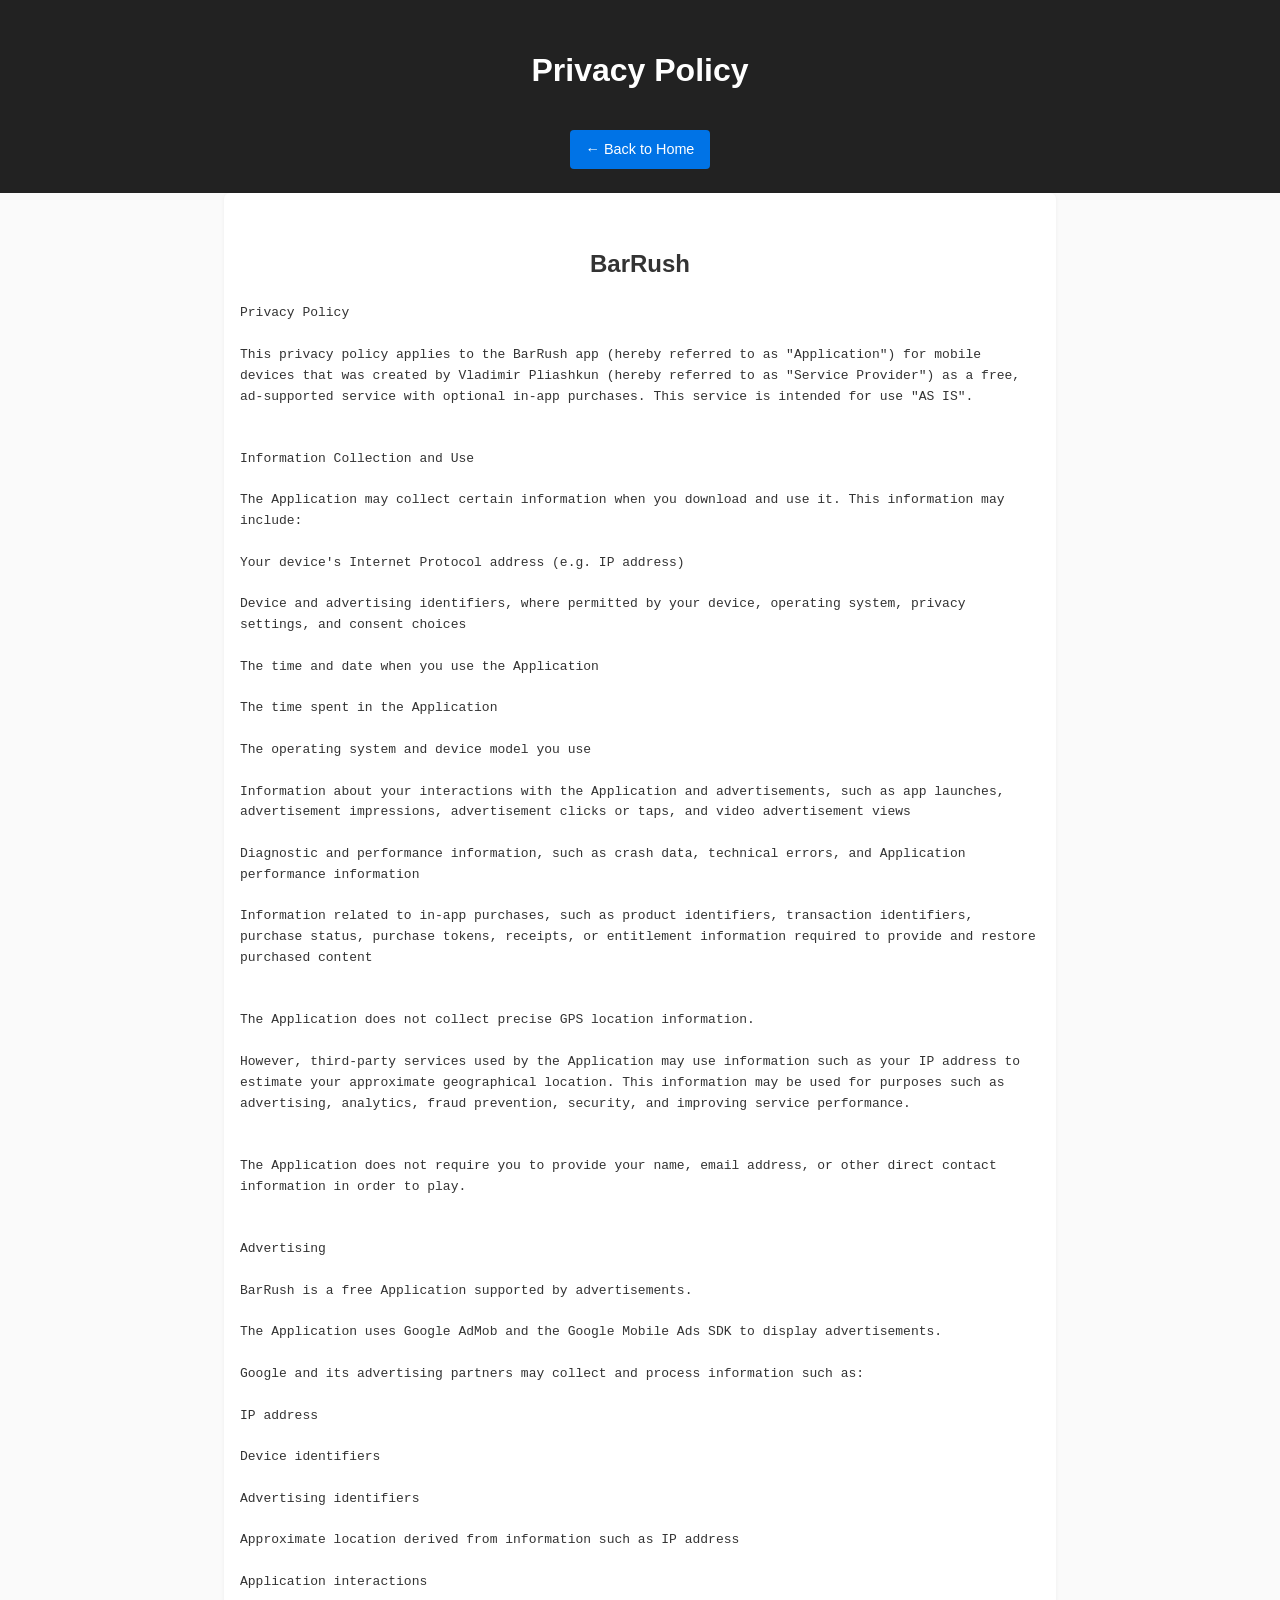
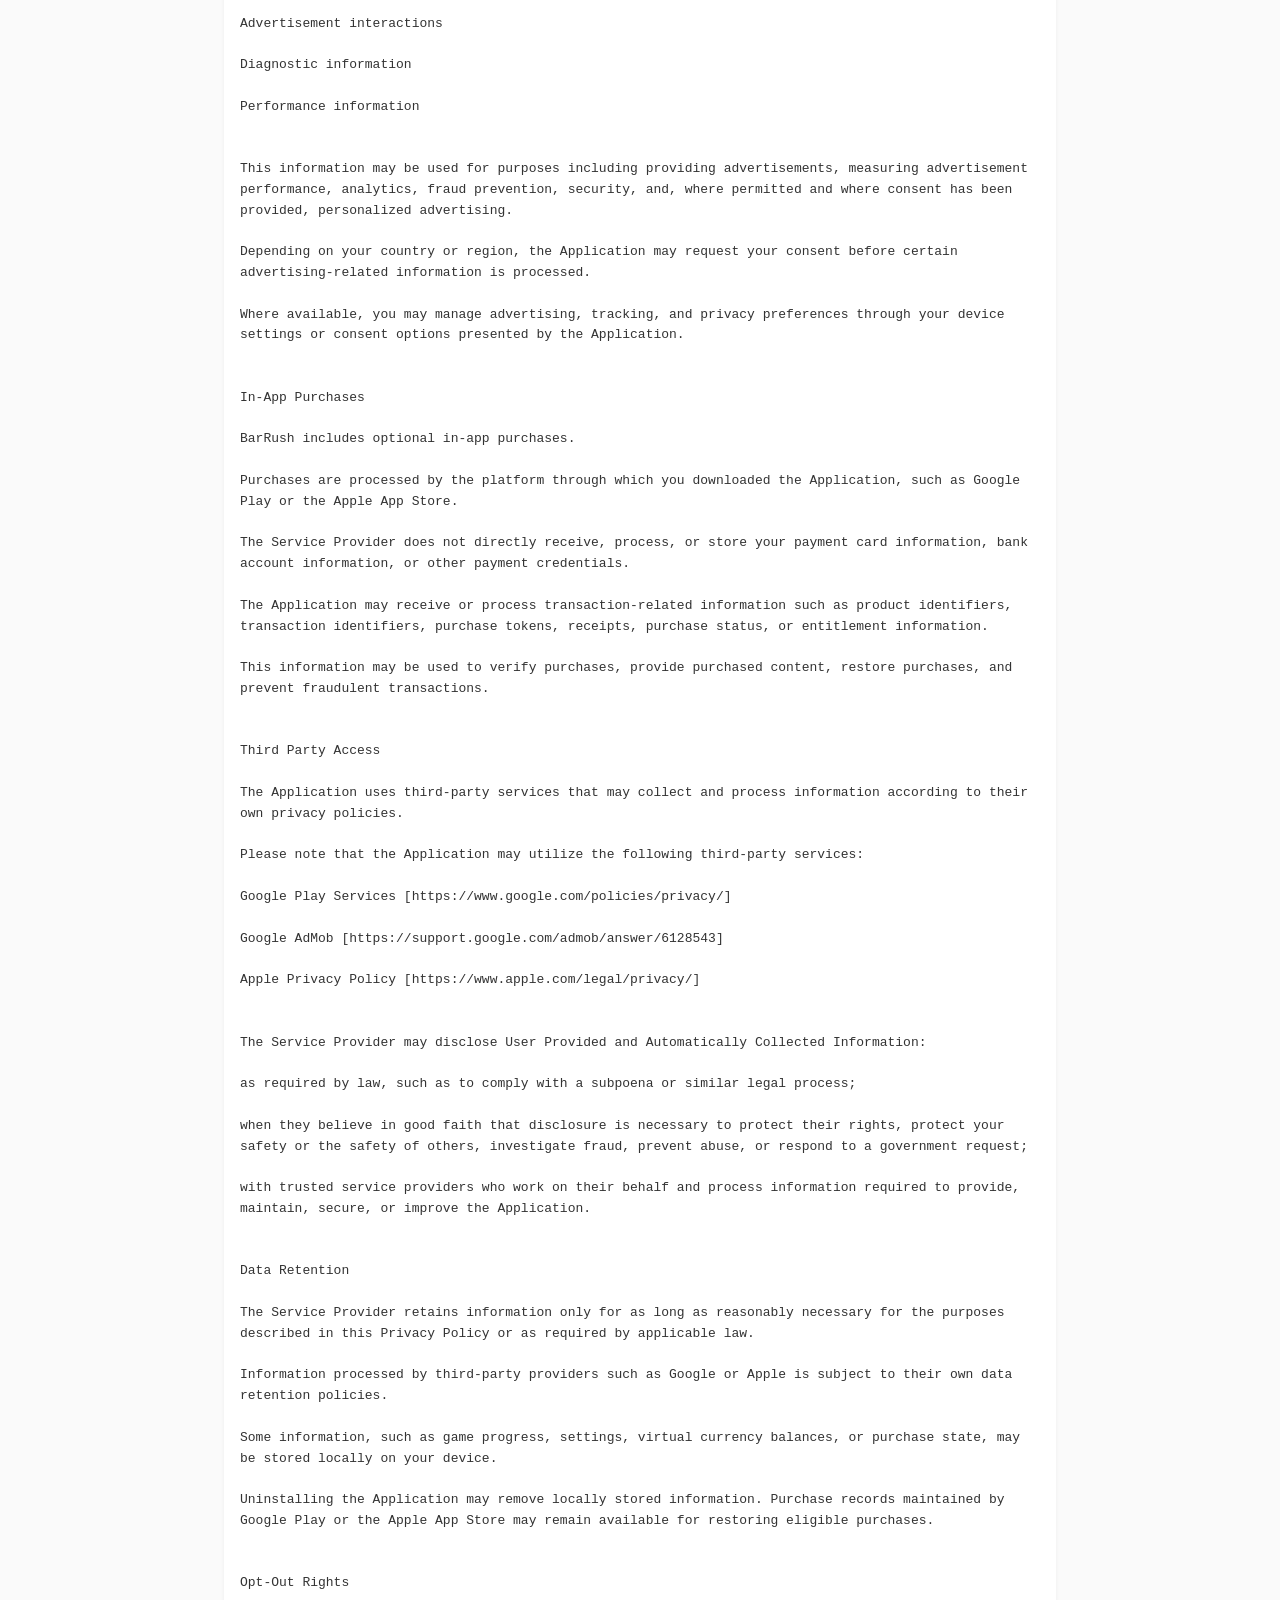
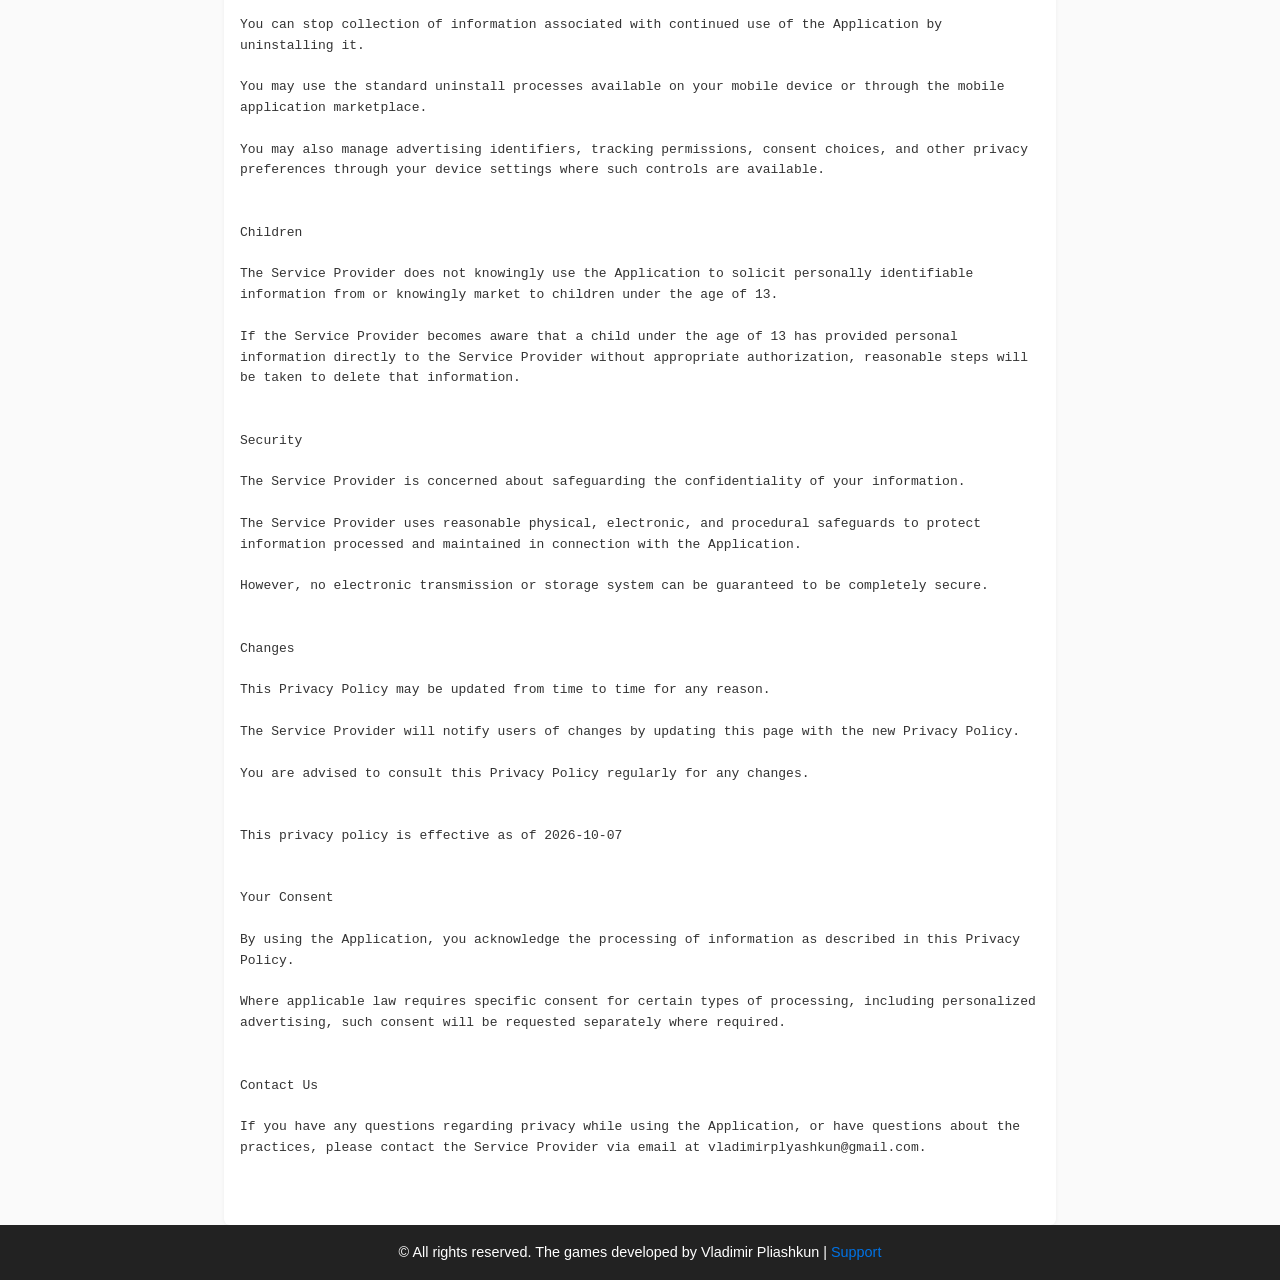
==== bar-rush-privacy.html @ 278a23a6 "Add privacy policy for BarRush" ====
<!DOCTYPE html>
<html lang="en">
<head>
  <meta charset="UTF-8">
  <meta name="viewport" content="width=device-width, initial-scale=1.0">
  <title>Privacy Policy | BarRush</title>
  <style>
    body {
      font-family: Arial, Helvetica, sans-serif;
      margin: 0;
      padding: 0;
      line-height: 1.6;
      background: #fafafa;
      color: #333;
    }

    header {
      background: #222;
      color: #fff;
      padding: 1.5rem 1rem;
      text-align: center;
    }

    .back-link {
      display: inline-block;
      margin-top: 0.75rem;
      padding: 0.5rem 1rem;
      background: #0073e6;
      color: #fff;
      text-decoration: none;
      border-radius: 4px;
      font-size: 0.9rem;
    }

    .back-link:hover {
      background: #005bb5;
    }

    .content-block {
      padding: 2rem 1rem;
      max-width: 800px;
      margin: 0 auto;
      text-align: left;
      background: #fff;
      border-radius: 6px;
      box-shadow: 0 1px 4px rgba(0, 0, 0, 0.05);
    }

    .content-block h2, .content-block h3 {
      text-align: center;
    }

    .content-block pre {
      white-space: pre-wrap;
    }

    footer {
      background: #222;
      color: #fff;
      text-align: center;
      padding: 1rem;
      font-size: 0.9rem;
    }

    footer a {
      color: #0073e6;
      text-decoration: none;
    }
  </style>
</head>
<body>
  <header>
    <h1>Privacy Policy</h1>
    <a href="index.html" class="back-link">← Back to Home</a>
  </header>

  <section class="content-block">
    <h2>BarRush</h2>
    <pre>
Privacy Policy

This privacy policy applies to the BarRush app (hereby referred to as "Application") for mobile devices that was created by Vladimir Pliashkun (hereby referred to as "Service Provider") as a free, ad-supported service with optional in-app purchases. This service is intended for use "AS IS".


Information Collection and Use

The Application may collect certain information when you download and use it. This information may include:

Your device's Internet Protocol address (e.g. IP address)

Device and advertising identifiers, where permitted by your device, operating system, privacy settings, and consent choices

The time and date when you use the Application

The time spent in the Application

The operating system and device model you use

Information about your interactions with the Application and advertisements, such as app launches, advertisement impressions, advertisement clicks or taps, and video advertisement views

Diagnostic and performance information, such as crash data, technical errors, and Application performance information

Information related to in-app purchases, such as product identifiers, transaction identifiers, purchase status, purchase tokens, receipts, or entitlement information required to provide and restore purchased content


The Application does not collect precise GPS location information.

However, third-party services used by the Application may use information such as your IP address to estimate your approximate geographical location. This information may be used for purposes such as advertising, analytics, fraud prevention, security, and improving service performance.


The Application does not require you to provide your name, email address, or other direct contact information in order to play.


Advertising

BarRush is a free Application supported by advertisements.

The Application uses Google AdMob and the Google Mobile Ads SDK to display advertisements.

Google and its advertising partners may collect and process information such as:

IP address

Device identifiers

Advertising identifiers

Approximate location derived from information such as IP address

Application interactions

Advertisement interactions

Diagnostic information

Performance information


This information may be used for purposes including providing advertisements, measuring advertisement performance, analytics, fraud prevention, security, and, where permitted and where consent has been provided, personalized advertising.

Depending on your country or region, the Application may request your consent before certain advertising-related information is processed.

Where available, you may manage advertising, tracking, and privacy preferences through your device settings or consent options presented by the Application.


In-App Purchases

BarRush includes optional in-app purchases.

Purchases are processed by the platform through which you downloaded the Application, such as Google Play or the Apple App Store.

The Service Provider does not directly receive, process, or store your payment card information, bank account information, or other payment credentials.

The Application may receive or process transaction-related information such as product identifiers, transaction identifiers, purchase tokens, receipts, purchase status, or entitlement information.

This information may be used to verify purchases, provide purchased content, restore purchases, and prevent fraudulent transactions.


Third Party Access

The Application uses third-party services that may collect and process information according to their own privacy policies.

Please note that the Application may utilize the following third-party services:

Google Play Services [https://www.google.com/policies/privacy/]

Google AdMob [https://support.google.com/admob/answer/6128543]

Apple Privacy Policy [https://www.apple.com/legal/privacy/]


The Service Provider may disclose User Provided and Automatically Collected Information:

as required by law, such as to comply with a subpoena or similar legal process;

when they believe in good faith that disclosure is necessary to protect their rights, protect your safety or the safety of others, investigate fraud, prevent abuse, or respond to a government request;

with trusted service providers who work on their behalf and process information required to provide, maintain, secure, or improve the Application.


Data Retention

The Service Provider retains information only for as long as reasonably necessary for the purposes described in this Privacy Policy or as required by applicable law.

Information processed by third-party providers such as Google or Apple is subject to their own data retention policies.

Some information, such as game progress, settings, virtual currency balances, or purchase state, may be stored locally on your device.

Uninstalling the Application may remove locally stored information. Purchase records maintained by Google Play or the Apple App Store may remain available for restoring eligible purchases.


Opt-Out Rights

You can stop collection of information associated with continued use of the Application by uninstalling it.

You may use the standard uninstall processes available on your mobile device or through the mobile application marketplace.

You may also manage advertising identifiers, tracking permissions, consent choices, and other privacy preferences through your device settings where such controls are available.


Children

The Service Provider does not knowingly use the Application to solicit personally identifiable information from or knowingly market to children under the age of 13.

If the Service Provider becomes aware that a child under the age of 13 has provided personal information directly to the Service Provider without appropriate authorization, reasonable steps will be taken to delete that information.


Security

The Service Provider is concerned about safeguarding the confidentiality of your information.

The Service Provider uses reasonable physical, electronic, and procedural safeguards to protect information processed and maintained in connection with the Application.

However, no electronic transmission or storage system can be guaranteed to be completely secure.


Changes

This Privacy Policy may be updated from time to time for any reason.

The Service Provider will notify users of changes by updating this page with the new Privacy Policy.

You are advised to consult this Privacy Policy regularly for any changes.


This privacy policy is effective as of 2026-10-07


Your Consent

By using the Application, you acknowledge the processing of information as described in this Privacy Policy.

Where applicable law requires specific consent for certain types of processing, including personalized advertising, such consent will be requested separately where required.


Contact Us

If you have any questions regarding privacy while using the Application, or have questions about the practices, please contact the Service Provider via email at vladimirplyashkun@gmail.com.
    </pre>
  </section>

  <footer>
    © All rights reserved. The games developed by Vladimir Pliashkun | <a href="support.html">Support</a>
  </footer>
</body>
</html>
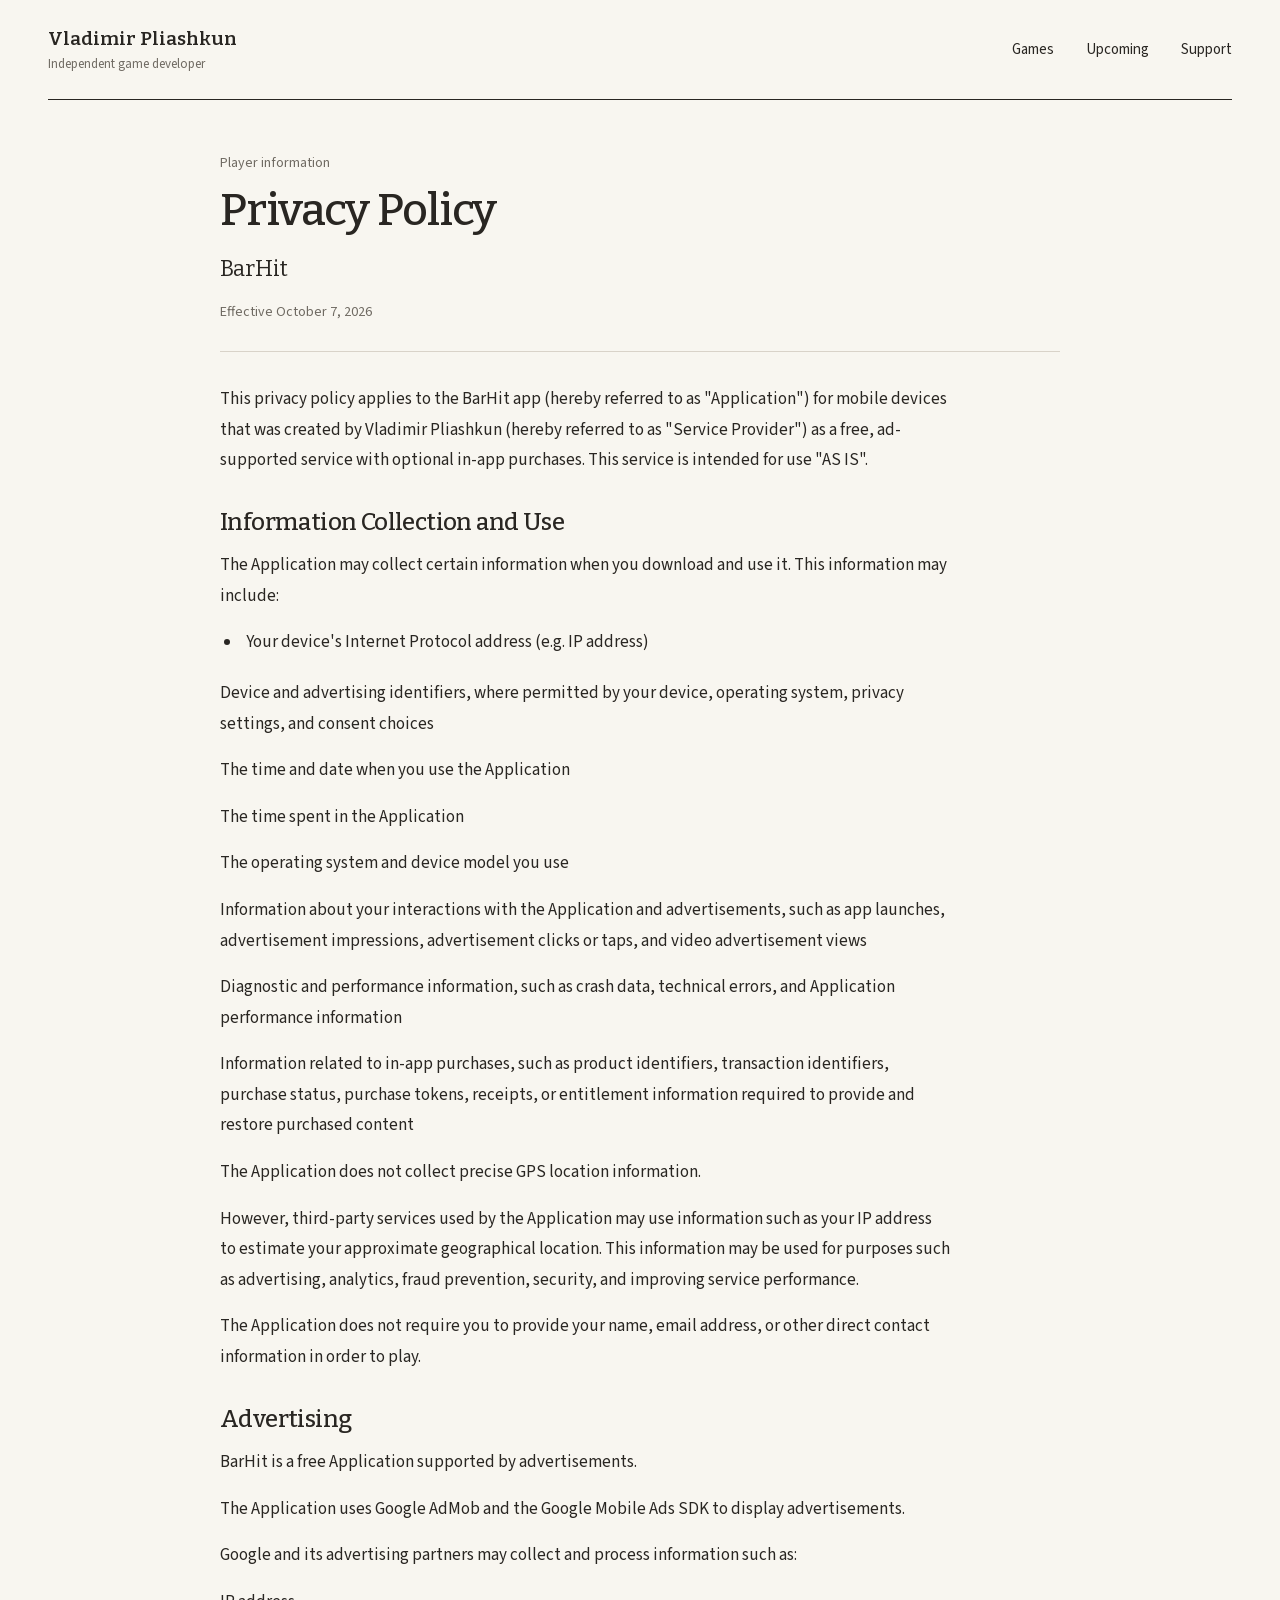
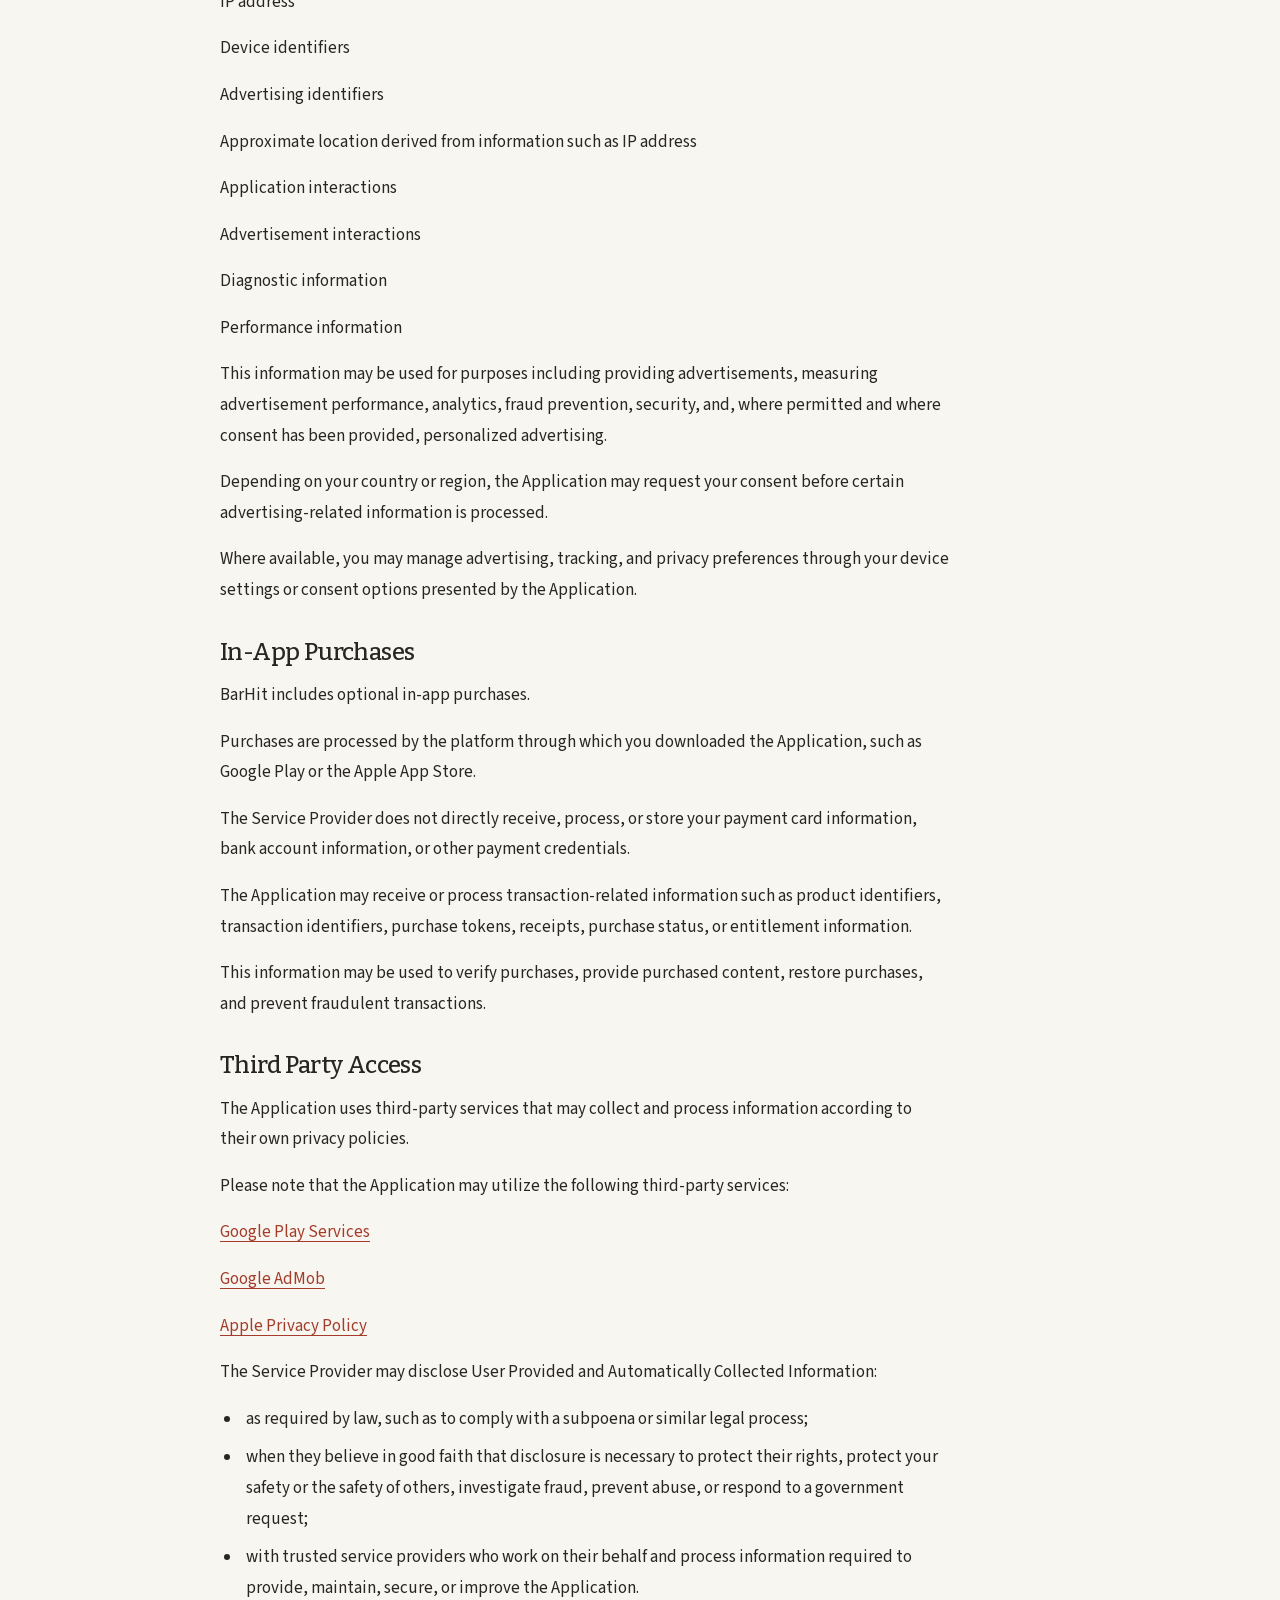
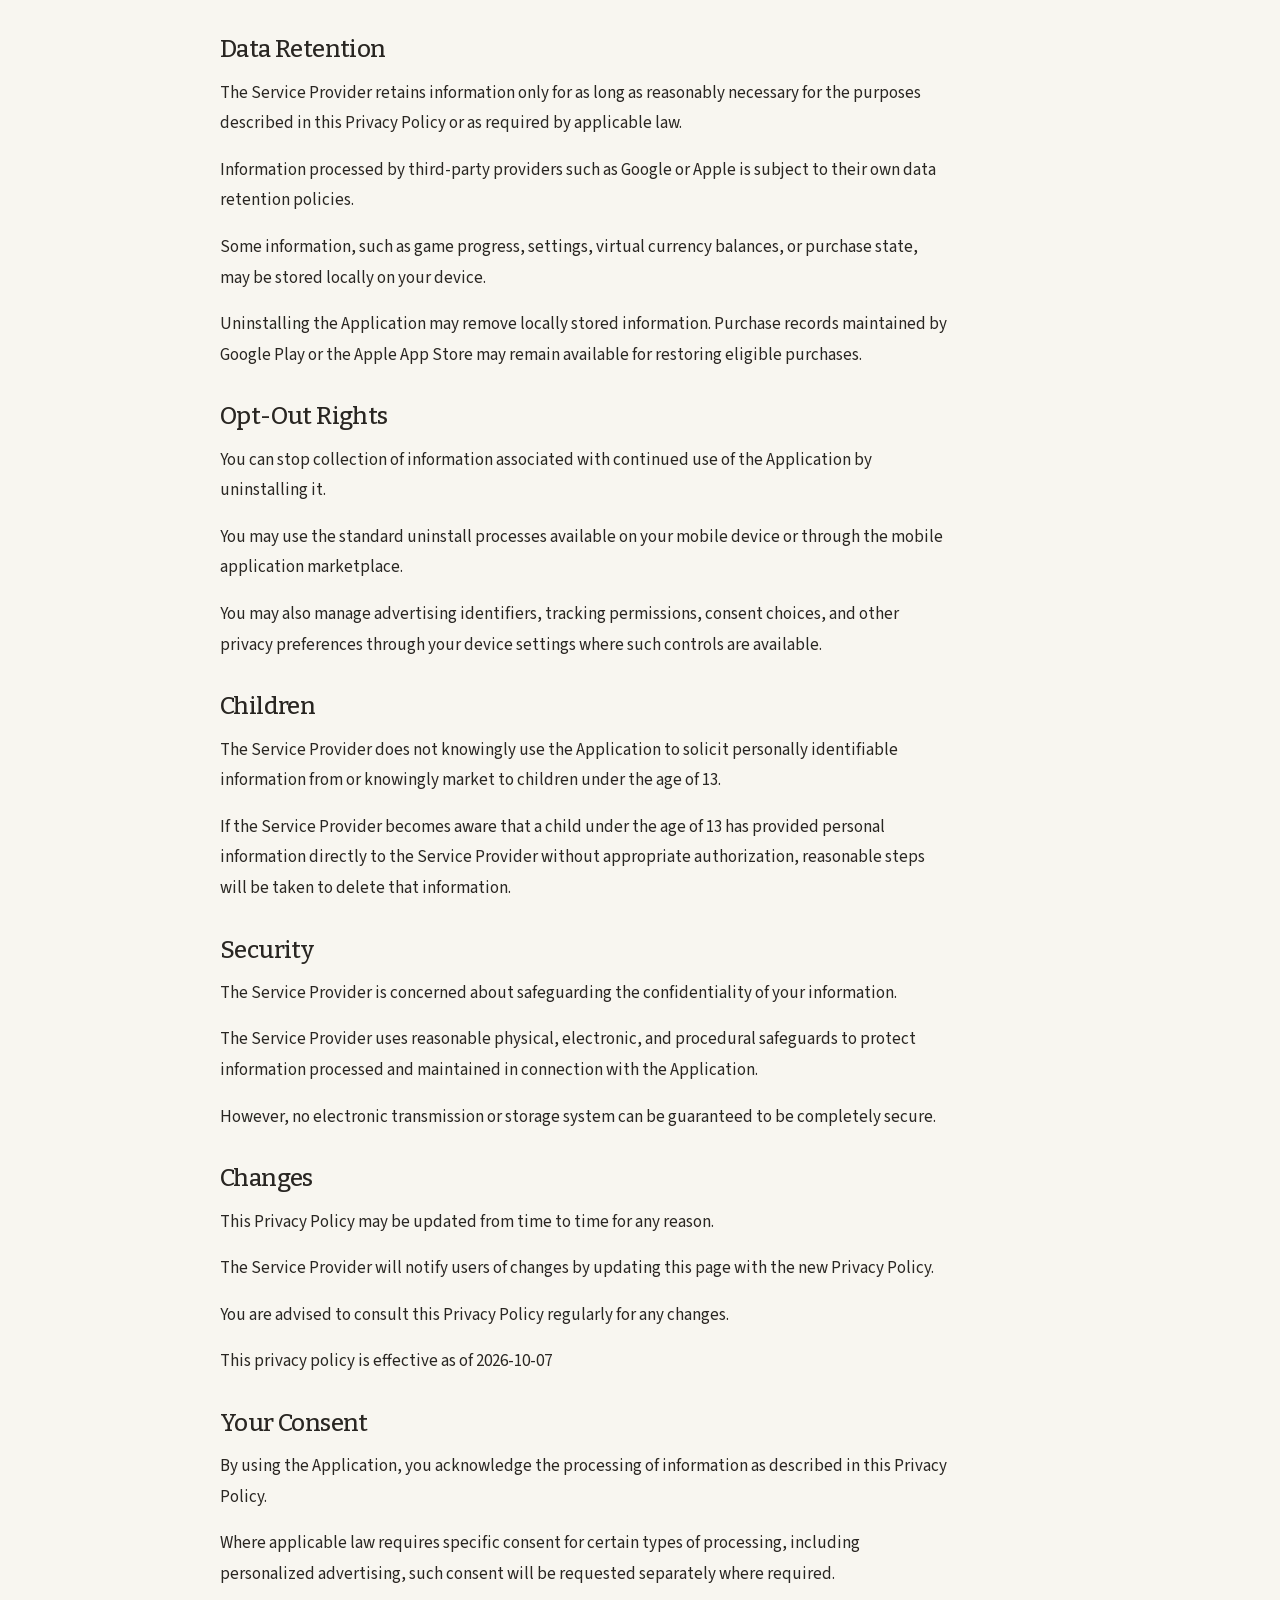
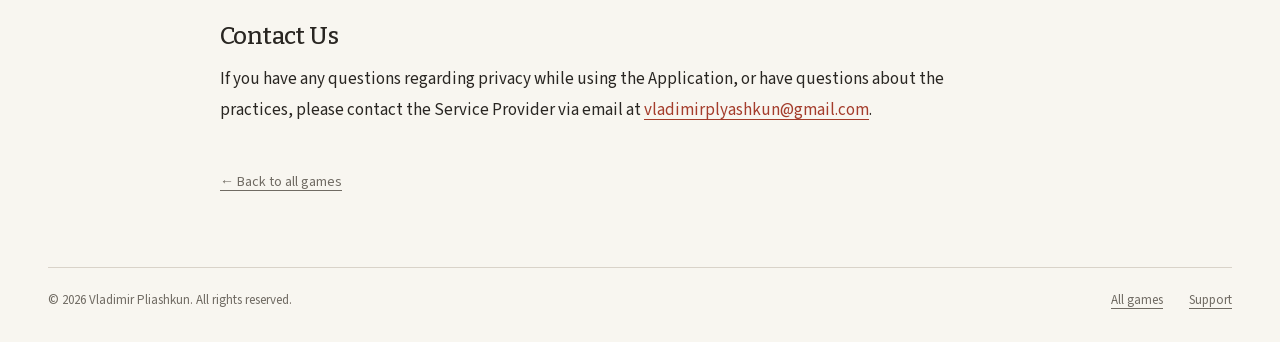
==== commit 77b5c824: "Redesign" ====
--- a/bar-rush-privacy.html
+++ b/bar-rush-privacy.html
@@ -3,244 +3,108 @@
 <head>
   <meta charset="UTF-8">
   <meta name="viewport" content="width=device-width, initial-scale=1.0">
-  <title>Privacy Policy | BarRush</title>
-  <style>
-    body {
-      font-family: Arial, Helvetica, sans-serif;
-      margin: 0;
-      padding: 0;
-      line-height: 1.6;
-      background: #fafafa;
-      color: #333;
-    }
-
-    header {
-      background: #222;
-      color: #fff;
-      padding: 1.5rem 1rem;
-      text-align: center;
-    }
-
-    .back-link {
-      display: inline-block;
-      margin-top: 0.75rem;
-      padding: 0.5rem 1rem;
-      background: #0073e6;
-      color: #fff;
-      text-decoration: none;
-      border-radius: 4px;
-      font-size: 0.9rem;
-    }
-
-    .back-link:hover {
-      background: #005bb5;
-    }
-
-    .content-block {
-      padding: 2rem 1rem;
-      max-width: 800px;
-      margin: 0 auto;
-      text-align: left;
-      background: #fff;
-      border-radius: 6px;
-      box-shadow: 0 1px 4px rgba(0, 0, 0, 0.05);
-    }
-
-    .content-block h2, .content-block h3 {
-      text-align: center;
-    }
-
-    .content-block pre {
-      white-space: pre-wrap;
-    }
-
-    footer {
-      background: #222;
-      color: #fff;
-      text-align: center;
-      padding: 1rem;
-      font-size: 0.9rem;
-    }
-
-    footer a {
-      color: #0073e6;
-      text-decoration: none;
-    }
-  </style>
+  <meta name="description" content="Privacy policy for BarHit, a game by Vladimir Pliashkun.">
+  <meta name="theme-color" content="#f8f6f0">
+  <title>Privacy Policy | BarHit</title>
+  <link rel="canonical" href="https://vladimirplyashkun.com/bar-rush-privacy.html">
+  <link rel="icon" href="favicon.svg" type="image/svg+xml">
+  <link rel="preload" href="assets/fonts/bitter-latin.woff2" as="font" type="font/woff2" crossorigin>
+  <link rel="stylesheet" href="styles.css?v=20261108-3">
 </head>
 <body>
-  <header>
-    <h1>Privacy Policy</h1>
-    <a href="index.html" class="back-link">← Back to Home</a>
+  <a class="skip-link" href="#main">Skip to content</a>
+  <header class="site-header">
+    <div class="container header-inner">
+      <a class="brand" href="index.html" aria-label="Vladimir Pliashkun — Home"><span>Vladimir Pliashkun<span class="brand-caption">Independent game developer</span></span></a>
+      <nav aria-label="Main navigation"><a href="index.html#games">Games</a><a href="index.html#second-on-ice">Upcoming</a><a href="support.html">Support</a></nav>
+    </div>
   </header>
-
-  <section class="content-block">
-    <h2>BarRush</h2>
-    <pre>
-Privacy Policy
-
-This privacy policy applies to the BarRush app (hereby referred to as "Application") for mobile devices that was created by Vladimir Pliashkun (hereby referred to as "Service Provider") as a free, ad-supported service with optional in-app purchases. This service is intended for use "AS IS".
-
-
-Information Collection and Use
-
-The Application may collect certain information when you download and use it. This information may include:
-
-Your device's Internet Protocol address (e.g. IP address)
-
-Device and advertising identifiers, where permitted by your device, operating system, privacy settings, and consent choices
-
-The time and date when you use the Application
-
-The time spent in the Application
-
-The operating system and device model you use
-
-Information about your interactions with the Application and advertisements, such as app launches, advertisement impressions, advertisement clicks or taps, and video advertisement views
-
-Diagnostic and performance information, such as crash data, technical errors, and Application performance information
-
-Information related to in-app purchases, such as product identifiers, transaction identifiers, purchase status, purchase tokens, receipts, or entitlement information required to provide and restore purchased content
-
-
-The Application does not collect precise GPS location information.
-
-However, third-party services used by the Application may use information such as your IP address to estimate your approximate geographical location. This information may be used for purposes such as advertising, analytics, fraud prevention, security, and improving service performance.
-
-
-The Application does not require you to provide your name, email address, or other direct contact information in order to play.
-
-
-Advertising
-
-BarRush is a free Application supported by advertisements.
-
-The Application uses Google AdMob and the Google Mobile Ads SDK to display advertisements.
-
-Google and its advertising partners may collect and process information such as:
-
-IP address
-
-Device identifiers
-
-Advertising identifiers
-
-Approximate location derived from information such as IP address
-
-Application interactions
-
-Advertisement interactions
-
-Diagnostic information
-
-Performance information
-
-
-This information may be used for purposes including providing advertisements, measuring advertisement performance, analytics, fraud prevention, security, and, where permitted and where consent has been provided, personalized advertising.
-
-Depending on your country or region, the Application may request your consent before certain advertising-related information is processed.
-
-Where available, you may manage advertising, tracking, and privacy preferences through your device settings or consent options presented by the Application.
-
-
-In-App Purchases
-
-BarRush includes optional in-app purchases.
-
-Purchases are processed by the platform through which you downloaded the Application, such as Google Play or the Apple App Store.
-
-The Service Provider does not directly receive, process, or store your payment card information, bank account information, or other payment credentials.
-
-The Application may receive or process transaction-related information such as product identifiers, transaction identifiers, purchase tokens, receipts, purchase status, or entitlement information.
-
-This information may be used to verify purchases, provide purchased content, restore purchases, and prevent fraudulent transactions.
-
-
-Third Party Access
-
-The Application uses third-party services that may collect and process information according to their own privacy policies.
-
-Please note that the Application may utilize the following third-party services:
-
-Google Play Services [https://www.google.com/policies/privacy/]
-
-Google AdMob [https://support.google.com/admob/answer/6128543]
-
-Apple Privacy Policy [https://www.apple.com/legal/privacy/]
-
-
-The Service Provider may disclose User Provided and Automatically Collected Information:
-
-as required by law, such as to comply with a subpoena or similar legal process;
-
-when they believe in good faith that disclosure is necessary to protect their rights, protect your safety or the safety of others, investigate fraud, prevent abuse, or respond to a government request;
-
-with trusted service providers who work on their behalf and process information required to provide, maintain, secure, or improve the Application.
-
-
-Data Retention
-
-The Service Provider retains information only for as long as reasonably necessary for the purposes described in this Privacy Policy or as required by applicable law.
-
-Information processed by third-party providers such as Google or Apple is subject to their own data retention policies.
-
-Some information, such as game progress, settings, virtual currency balances, or purchase state, may be stored locally on your device.
-
-Uninstalling the Application may remove locally stored information. Purchase records maintained by Google Play or the Apple App Store may remain available for restoring eligible purchases.
-
-
-Opt-Out Rights
-
-You can stop collection of information associated with continued use of the Application by uninstalling it.
-
-You may use the standard uninstall processes available on your mobile device or through the mobile application marketplace.
-
-You may also manage advertising identifiers, tracking permissions, consent choices, and other privacy preferences through your device settings where such controls are available.
-
-
-Children
-
-The Service Provider does not knowingly use the Application to solicit personally identifiable information from or knowingly market to children under the age of 13.
-
-If the Service Provider becomes aware that a child under the age of 13 has provided personal information directly to the Service Provider without appropriate authorization, reasonable steps will be taken to delete that information.
-
-
-Security
-
-The Service Provider is concerned about safeguarding the confidentiality of your information.
-
-The Service Provider uses reasonable physical, electronic, and procedural safeguards to protect information processed and maintained in connection with the Application.
-
-However, no electronic transmission or storage system can be guaranteed to be completely secure.
-
-
-Changes
-
-This Privacy Policy may be updated from time to time for any reason.
-
-The Service Provider will notify users of changes by updating this page with the new Privacy Policy.
-
-You are advised to consult this Privacy Policy regularly for any changes.
-
-
-This privacy policy is effective as of 2026-10-07
-
-
-Your Consent
-
-By using the Application, you acknowledge the processing of information as described in this Privacy Policy.
-
-Where applicable law requires specific consent for certain types of processing, including personalized advertising, such consent will be requested separately where required.
-
-
-Contact Us
-
-If you have any questions regarding privacy while using the Application, or have questions about the practices, please contact the Service Provider via email at vladimirplyashkun@gmail.com.
-    </pre>
-  </section>
-
-  <footer>
-    © All rights reserved. The games developed by Vladimir Pliashkun | <a href="support.html">Support</a>
-  </footer>
+  <main id="main" class="container document-layout">
+    <div class="document-intro">
+      <p class="eyebrow">Player information</p>
+      <h1>Privacy Policy</h1>
+      <p class="document-subtitle">BarHit</p>
+      <p class="document-date">Effective <time datetime="2026-10-07">October 7, 2026</time></p>
+    </div>
+    <div class="document-body">
+      <p>This privacy policy applies to the BarHit app (hereby referred to as &quot;Application&quot;) for mobile devices that was created by Vladimir Pliashkun (hereby referred to as &quot;Service Provider&quot;) as a free, ad-supported service with optional in-app purchases. This service is intended for use &quot;AS IS&quot;.</p>
+      <h2>Information Collection and Use</h2>
+      <p>The Application may collect certain information when you download and use it. This information may include:</p>
+      <ul>
+        <li>Your device&#x27;s Internet Protocol address (e.g. IP address)</li>
+      </ul>
+      <p>Device and advertising identifiers, where permitted by your device, operating system, privacy settings, and consent choices</p>
+      <p>The time and date when you use the Application</p>
+      <p>The time spent in the Application</p>
+      <p>The operating system and device model you use</p>
+      <p>Information about your interactions with the Application and advertisements, such as app launches, advertisement impressions, advertisement clicks or taps, and video advertisement views</p>
+      <p>Diagnostic and performance information, such as crash data, technical errors, and Application performance information</p>
+      <p>Information related to in-app purchases, such as product identifiers, transaction identifiers, purchase status, purchase tokens, receipts, or entitlement information required to provide and restore purchased content</p>
+      <p>The Application does not collect precise GPS location information.</p>
+      <p>However, third-party services used by the Application may use information such as your IP address to estimate your approximate geographical location. This information may be used for purposes such as advertising, analytics, fraud prevention, security, and improving service performance.</p>
+      <p>The Application does not require you to provide your name, email address, or other direct contact information in order to play.</p>
+      <h2>Advertising</h2>
+      <p>BarHit is a free Application supported by advertisements.</p>
+      <p>The Application uses Google AdMob and the Google Mobile Ads SDK to display advertisements.</p>
+      <p>Google and its advertising partners may collect and process information such as:</p>
+      <p>IP address</p>
+      <p>Device identifiers</p>
+      <p>Advertising identifiers</p>
+      <p>Approximate location derived from information such as IP address</p>
+      <p>Application interactions</p>
+      <p>Advertisement interactions</p>
+      <p>Diagnostic information</p>
+      <p>Performance information</p>
+      <p>This information may be used for purposes including providing advertisements, measuring advertisement performance, analytics, fraud prevention, security, and, where permitted and where consent has been provided, personalized advertising.</p>
+      <p>Depending on your country or region, the Application may request your consent before certain advertising-related information is processed.</p>
+      <p>Where available, you may manage advertising, tracking, and privacy preferences through your device settings or consent options presented by the Application.</p>
+      <h2>In-App Purchases</h2>
+      <p>BarHit includes optional in-app purchases.</p>
+      <p>Purchases are processed by the platform through which you downloaded the Application, such as Google Play or the Apple App Store.</p>
+      <p>The Service Provider does not directly receive, process, or store your payment card information, bank account information, or other payment credentials.</p>
+      <p>The Application may receive or process transaction-related information such as product identifiers, transaction identifiers, purchase tokens, receipts, purchase status, or entitlement information.</p>
+      <p>This information may be used to verify purchases, provide purchased content, restore purchases, and prevent fraudulent transactions.</p>
+      <h2>Third Party Access</h2>
+      <p>The Application uses third-party services that may collect and process information according to their own privacy policies.</p>
+      <p>Please note that the Application may utilize the following third-party services:</p>
+      <p><a href="https://www.google.com/policies/privacy/">Google Play Services</a></p>
+      <p><a href="https://support.google.com/admob/answer/6128543">Google AdMob</a></p>
+      <p><a href="https://www.apple.com/legal/privacy/">Apple Privacy Policy</a></p>
+      <p>The Service Provider may disclose User Provided and Automatically Collected Information:</p>
+      <ul>
+        <li>as required by law, such as to comply with a subpoena or similar legal process;</li>
+        <li>when they believe in good faith that disclosure is necessary to protect their rights, protect your safety or the safety of others, investigate fraud, prevent abuse, or respond to a government request;</li>
+        <li>with trusted service providers who work on their behalf and process information required to provide, maintain, secure, or improve the Application.</li>
+      </ul>
+      <h2>Data Retention</h2>
+      <p>The Service Provider retains information only for as long as reasonably necessary for the purposes described in this Privacy Policy or as required by applicable law.</p>
+      <p>Information processed by third-party providers such as Google or Apple is subject to their own data retention policies.</p>
+      <p>Some information, such as game progress, settings, virtual currency balances, or purchase state, may be stored locally on your device.</p>
+      <p>Uninstalling the Application may remove locally stored information. Purchase records maintained by Google Play or the Apple App Store may remain available for restoring eligible purchases.</p>
+      <h2>Opt-Out Rights</h2>
+      <p>You can stop collection of information associated with continued use of the Application by uninstalling it.</p>
+      <p>You may use the standard uninstall processes available on your mobile device or through the mobile application marketplace.</p>
+      <p>You may also manage advertising identifiers, tracking permissions, consent choices, and other privacy preferences through your device settings where such controls are available.</p>
+      <h2>Children</h2>
+      <p>The Service Provider does not knowingly use the Application to solicit personally identifiable information from or knowingly market to children under the age of 13.</p>
+      <p>If the Service Provider becomes aware that a child under the age of 13 has provided personal information directly to the Service Provider without appropriate authorization, reasonable steps will be taken to delete that information.</p>
+      <h2>Security</h2>
+      <p>The Service Provider is concerned about safeguarding the confidentiality of your information.</p>
+      <p>The Service Provider uses reasonable physical, electronic, and procedural safeguards to protect information processed and maintained in connection with the Application.</p>
+      <p>However, no electronic transmission or storage system can be guaranteed to be completely secure.</p>
+      <h2>Changes</h2>
+      <p>This Privacy Policy may be updated from time to time for any reason.</p>
+      <p>The Service Provider will notify users of changes by updating this page with the new Privacy Policy.</p>
+      <p>You are advised to consult this Privacy Policy regularly for any changes.</p>
+      <p>This privacy policy is effective as of 2026-10-07</p>
+      <h2>Your Consent</h2>
+      <p>By using the Application, you acknowledge the processing of information as described in this Privacy Policy.</p>
+      <p>Where applicable law requires specific consent for certain types of processing, including personalized advertising, such consent will be requested separately where required.</p>
+      <h2>Contact Us</h2>
+      <p>If you have any questions regarding privacy while using the Application, or have questions about the practices, please contact the Service Provider via email at <a href="mailto:vladimirplyashkun@gmail.com">vladimirplyashkun@gmail.com</a>.</p>
+    </div>
+    <a class="back-home" href="index.html">← Back to all games</a>
+  </main>
+  <footer class="site-footer container document-footer"><p>© 2026 Vladimir Pliashkun. All rights reserved.</p><div><a href="index.html">All games</a><a href="support.html">Support</a></div></footer>
 </body>
 </html>
--- a/styles.css
+++ b/styles.css
@@ -0,0 +1,222 @@
+@charset "UTF-8";
+
+@font-face {
+  font-family: "Bitter";
+  src: url("assets/fonts/bitter-latin.woff2") format("woff2");
+  font-style: normal;
+  font-weight: 400 700;
+  font-display: swap;
+}
+
+@font-face {
+  font-family: "Source Sans 3";
+  src: url("assets/fonts/source-sans-3-latin.woff2") format("woff2");
+  font-style: normal;
+  font-weight: 400 600;
+  font-display: swap;
+}
+
+:root {
+  --paper: #f8f6f0;
+  --ink: #292622;
+  --muted: #706b63;
+  --line: #d9d3c9;
+  --accent: #a43c2b;
+  --heading: "Bitter", Georgia, serif;
+  font-family: "Source Sans 3", "Trebuchet MS", sans-serif;
+  color: var(--ink);
+  background: var(--paper);
+  font-synthesis: none;
+}
+
+* { box-sizing: border-box; }
+html { scroll-padding-top: 24px; }
+body { margin: 0; font-size: 16px; line-height: 1.6; }
+a { color: inherit; text-underline-offset: 4px; text-decoration-thickness: 1px; }
+a:hover { color: var(--accent); }
+button, select { font: inherit; color: inherit; }
+button, select, a { touch-action: manipulation; }
+button, select { cursor: pointer; }
+img { display: block; width: 100%; height: auto; }
+h1, h2, h3, h4, p { margin: 0; }
+h1, h2, h3, h4 { font-family: var(--heading); font-weight: 500; line-height: 1.18; letter-spacing: -.025em; }
+a:focus-visible, button:focus-visible, select:focus-visible { outline: 2px solid var(--accent); outline-offset: 5px; }
+[hidden] { display: none !important; }
+.container { width: calc(100% - 96px); max-width: 1200px; margin-inline: auto; }
+.skip-link { position: absolute; top: -100px; left: 24px; padding: 12px 20px; background: var(--ink); color: white; z-index: 10; }
+.skip-link:focus { top: 12px; }
+
+/* A personal masthead, without a separate logo or promotional tagline. */
+.site-header .header-inner { border-bottom: 1px solid var(--ink); }
+.header-inner { min-height: 100px; display: flex; align-items: center; justify-content: space-between; gap: 24px; }
+.brand { font-family: var(--heading); font-size: 19px; font-weight: 600; line-height: 1.4; text-decoration: none; }
+.brand-caption { display: block; margin-top: 3px; font-family: "Source Sans 3", sans-serif; font-size: 13px; font-weight: 400; color: var(--muted); }
+nav { display: flex; gap: 32px; font-size: 15px; }
+nav a { padding-block: 10px; text-decoration: none; }
+nav a:hover { text-decoration: underline; }
+
+.intro { padding: 58px 0 52px; display: flex; align-items: flex-end; justify-content: space-between; gap: 40px; }
+.intro h1 { font-size: clamp(42px, 5.2vw, 68px); line-height: 1.12; letter-spacing: -.045em; }
+.intro-note { font-size: 18px; line-height: 1.65; color: var(--muted); padding-bottom: 6px; }
+
+/* The upcoming game is presented as artwork with an adjacent caption. */
+.feature { display: grid; grid-template-columns: minmax(0, 2.05fr) minmax(0, 1fr); align-items: center; gap: 42px; padding-top: 28px; border-top: 1px solid var(--line); }
+.feature-art img { aspect-ratio: 1671 / 941; object-fit: contain; }
+.feature-copy { padding-block: 8px; }
+.project-note { font-size: 15px; color: var(--accent); margin-bottom: 18px; }
+.feature h2 { font-size: clamp(30px, 3.1vw, 40px); margin-bottom: 19px; }
+.feature-description { font-size: 17px; line-height: 1.65; }
+.release-note { margin-top: 20px; color: var(--muted); font-size: 15px; }
+.privacy-link { display: inline-block; margin-top: 20px; font-size: 13px; color: var(--muted); }
+
+.catalog { padding-top: 76px; }
+.section-heading { display: flex; align-items: baseline; justify-content: space-between; gap: 20px; margin-bottom: 24px; }
+.section-heading h2 { font-size: 36px; }
+.section-heading > p { font-size: 14px; color: var(--muted); }
+.catalog-controls { border-top: 1px solid var(--ink); border-bottom: 1px solid var(--line); display: flex; align-items: center; justify-content: space-between; gap: 20px; padding-block: 12px; margin-bottom: 34px; }
+.platform-filters { display: flex; gap: 23px; flex-wrap: wrap; }
+.filter-button { border: 0; border-bottom: 2px solid transparent; border-radius: 0; background: transparent; color: var(--muted); padding: 9px 0 7px; min-height: 42px; font-size: 15px; }
+.filter-button:hover { color: var(--accent); }
+.filter-button[aria-pressed="true"] { border-bottom-color: var(--accent); color: var(--accent); font-weight: 600; }
+.select-filters { display: flex; gap: 20px; align-items: center; }
+.select-filters label { display: flex; align-items: center; gap: 9px; white-space: nowrap; font-size: 13px; color: var(--muted); }
+select { border: 0; border-bottom: 1px solid var(--line); border-radius: 0; background-color: transparent; font-size: 14px; padding: 8px 19px 8px 0; min-height: 42px; color: var(--ink); }
+.game-group { display: grid; grid-template-columns: 94px minmax(0, 1fr); gap: 24px; margin-top: 40px; }
+.game-group + .game-group { padding-top: 36px; border-top: 1px solid var(--line); }
+.group-heading h3 { font-size: 29px; color: var(--accent); }
+.group-heading > span { display: block; font-size: 13px; color: var(--muted); margin-top: 5px; }
+.game-grid { display: grid; grid-template-columns: repeat(2, minmax(0, 1fr)); gap: 34px; min-width: 0; }
+.game-card { display: flex; flex-direction: column; min-width: 0; scroll-margin-top: 24px; }
+.game-art { overflow: hidden; }
+.game-art img { aspect-ratio: 16 / 9; object-fit: cover; }
+.game-art img[src$="football-referee-simulator.jpg"] { object-position: right center; }
+.game-copy { padding-top: 18px; flex: 1; display: flex; flex-direction: column; min-width: 0; }
+.game-meta { display: flex; justify-content: space-between; gap: 10px; font-size: 13px; color: var(--muted); margin-bottom: 8px; }
+.game-copy h4 { font-size: 27px; }
+.game-description { font-size: 16px; line-height: 1.6; margin-top: 11px; margin-bottom: 18px; }
+.store-links { list-style: none; display: flex; flex-wrap: wrap; column-gap: 14px; row-gap: 0; margin: auto 0 0; padding: 0; }
+.store-links li { display: flex; align-items: center; }
+.store-links li + li::before { content: "/"; color: var(--line); margin-right: 14px; }
+.store-links a { display: inline-flex; align-items: center; min-height: 40px; font-size: 14px; font-weight: 600; color: var(--accent); white-space: nowrap; }
+.store-links a:hover { color: var(--ink); }
+.game-footer { display: flex; justify-content: space-between; gap: 12px; margin-top: 12px; padding-top: 10px; font-size: 12px; color: var(--muted); }
+.game-grid > .game-card:only-child { grid-column: 1 / -1; display: grid; grid-template-columns: minmax(0, 1fr) minmax(0, 1fr); gap: 34px; align-items: start; }
+.game-grid > .game-card:only-child .game-copy { padding-top: 0; height: 100%; }
+.catalog-note { margin: 32px 0 0 118px; font-size: 12px; color: var(--muted); }
+.empty-state { padding: 56px 0; border-bottom: 1px solid var(--line); }
+.empty-state h3 { font-size: 25px; }
+.empty-state p { color: var(--muted); margin-top: 12px; }
+.button { display: inline-block; border: 0; border-bottom: 1px solid currentColor; padding: 8px 0; background: none; color: var(--accent); min-height: 42px; }
+.empty-state .button { margin-top: 16px; }
+
+.contact-strip { display: flex; align-items: baseline; justify-content: space-between; gap: 24px; margin-top: 68px; padding-block: 30px; border-top: 1px solid var(--ink); border-bottom: 1px solid var(--line); }
+.contact-strip h2 { font-size: 25px; }
+.contact-strip > a { color: var(--accent); font-size: 17px; }
+.site-footer { display: flex; justify-content: space-between; gap: 24px; padding-block: 22px 32px; color: var(--muted); font-size: 13px; }
+.site-footer > div { display: flex; gap: 26px; }
+
+/* Documents share the typography and navigation, with a quieter reading width. */
+.document-layout { max-width: 840px; margin: 52px auto 72px; }
+.document-intro { padding-bottom: 28px; border-bottom: 1px solid var(--line); margin-bottom: 32px; }
+.eyebrow { font-size: 14px; color: var(--muted); }
+.document-intro h1 { font-size: 45px; margin-top: 10px; }
+.document-subtitle { font-family: var(--heading); font-size: 22px; margin-top: 14px; }
+.document-date { font-size: 14px; color: var(--muted); margin-top: 14px; }
+.document-body { max-width: 730px; font-size: 17px; line-height: 1.8; }
+.document-body h2 { font-size: 24px; margin: 32px 0 14px; }
+.document-body p { margin-bottom: 16px; }
+.document-body ul { padding-left: 22px; margin: 0 0 20px; }
+.document-body li { padding-left: 4px; margin-bottom: 8px; }
+.document-body a { color: var(--accent); overflow-wrap: anywhere; }
+.document-footer { border-top: 1px solid var(--line); }
+.support-card { max-width: 630px; margin-top: 28px; }
+.support-card h2 { font-size: 27px; }
+.support-card p { margin-top: 16px; }
+.support-card .email-link { display: inline-block; font-size: clamp(16px, 2.6vw, 22px); color: var(--accent); margin-top: 22px; overflow-wrap: anywhere; }
+.support-card .support-note { font-size: 14px; color: var(--muted); margin-top: 28px; }
+.back-home { display: inline-block; font-size: 14px; color: var(--muted); margin-top: 30px; }
+
+@media (max-width: 1100px) {
+  .container { width: calc(100% - 64px); }
+  .feature { grid-template-columns: minmax(0, 1.85fr) minmax(0, 1fr); gap: 30px; }
+  .feature h2 { font-size: 33px; }
+  .feature-description { font-size: 16px; }
+  .project-note { margin-bottom: 12px; font-size: 14px; }
+  .release-note, .privacy-link { margin-top: 15px; }
+  .catalog-controls { flex-wrap: wrap; gap: 10px 30px; }
+  .game-group { grid-template-columns: 75px minmax(0, 1fr); gap: 20px; }
+  .game-grid, .game-grid > .game-card:only-child { gap: 28px; }
+  .game-copy h4 { font-size: 24px; }
+  .catalog-note { margin-left: 95px; }
+}
+
+@media (max-width: 800px) {
+  .container { width: calc(100% - 40px); }
+  .header-inner { min-height: 90px; }
+  .brand { font-size: 17px; }
+  .brand-caption { font-size: 12px; }
+  nav { gap: 22px; font-size: 14px; }
+  .intro { padding-block: 38px; align-items: flex-start; }
+  .intro h1 { font-size: 45px; }
+  .intro-note { font-size: 16px; max-width: 225px; padding-top: 6px; }
+  .feature { grid-template-columns: 1fr; gap: 24px; padding-top: 24px; }
+  .feature-copy { display: grid; grid-template-columns: minmax(0, 1fr) minmax(0, 1.2fr); column-gap: 32px; padding: 0; }
+  .project-note { grid-column: 1; margin-bottom: 10px; }
+  .feature h2 { grid-column: 1; font-size: 34px; margin-bottom: 0; }
+  .feature-description { grid-column: 2; grid-row: 1 / 4; }
+  .release-note { grid-column: 1; }
+  .privacy-link { grid-column: 2; grid-row: 4; justify-self: start; margin-top: 8px; }
+  .catalog { padding-top: 56px; }
+  .section-heading h2 { font-size: 31px; }
+  .catalog-controls { gap: 12px; }
+  .select-filters { gap: 20px; width: 100%; justify-content: space-between; }
+  .game-group { display: block; margin-top: 30px; }
+  .group-heading { display: flex; align-items: baseline; justify-content: space-between; margin-bottom: 18px; }
+  .group-heading > span { margin: 0; }
+  .game-grid, .game-grid > .game-card:only-child { gap: 24px; }
+  .game-copy h4 { font-size: 25px; }
+  .catalog-note { margin-left: 0; }
+  .document-layout { margin-block: 36px 52px; }
+  .document-intro h1 { font-size: 38px; }
+}
+
+@media (max-width: 540px) {
+  .container { width: calc(100% - 36px); }
+  .header-inner { flex-wrap: wrap; padding-block: 20px 14px; gap: 16px; }
+  .brand { font-size: 18px; }
+  nav { width: 100%; gap: 25px; }
+  nav a { padding-block: 4px; }
+  .intro { display: block; padding-block: 32px 28px; }
+  .intro h1 { font-size: clamp(34px, 9vw, 47px); }
+  .intro-note { font-size: 16px; padding: 0; margin-top: 20px; max-width: none; }
+  .feature { gap: 22px; }
+  .feature-copy { display: block; }
+  .feature h2 { font-size: 33px; margin-bottom: 15px; }
+  .project-note { margin-bottom: 8px; }
+  .feature-description { font-size: 16px; }
+  .release-note { margin-top: 14px; }
+  .privacy-link { margin-top: 12px; }
+  .catalog { padding-top: 48px; }
+  .section-heading { display: block; margin-bottom: 20px; }
+  .section-heading h2 { font-size: 31px; }
+  .section-heading > p { margin-top: 8px; }
+  .platform-filters { width: 100%; gap: 24px; }
+  .filter-button { font-size: 14px; }
+  .select-filters { display: grid; grid-template-columns: 1fr 1.25fr; gap: 20px; }
+  .select-filters label { display: grid; gap: 0; }
+  .select-filters select { width: 100%; min-width: 0; }
+  .game-grid { grid-template-columns: 1fr; gap: 36px; }
+  .game-grid > .game-card:only-child { display: flex; gap: 0; }
+  .game-grid > .game-card:only-child .game-copy { padding-top: 18px; }
+  .game-card + .game-card { border-top: 1px solid var(--line); padding-top: 28px; }
+  .game-copy h4 { font-size: 26px; }
+  .game-description { margin-bottom: 12px; }
+  .game-footer { gap: 8px; flex-wrap: wrap; }
+  .catalog-note { margin-top: 26px; }
+  .contact-strip { display: block; margin-top: 40px; padding-block: 25px; }
+  .contact-strip h2 { font-size: 24px; margin-bottom: 10px; }
+  .site-footer { flex-wrap: wrap; gap: 12px; }
+  .document-intro h1 { font-size: 34px; }
+  .document-body { font-size: 16px; }
+  .document-body h2 { font-size: 23px; }
+}
